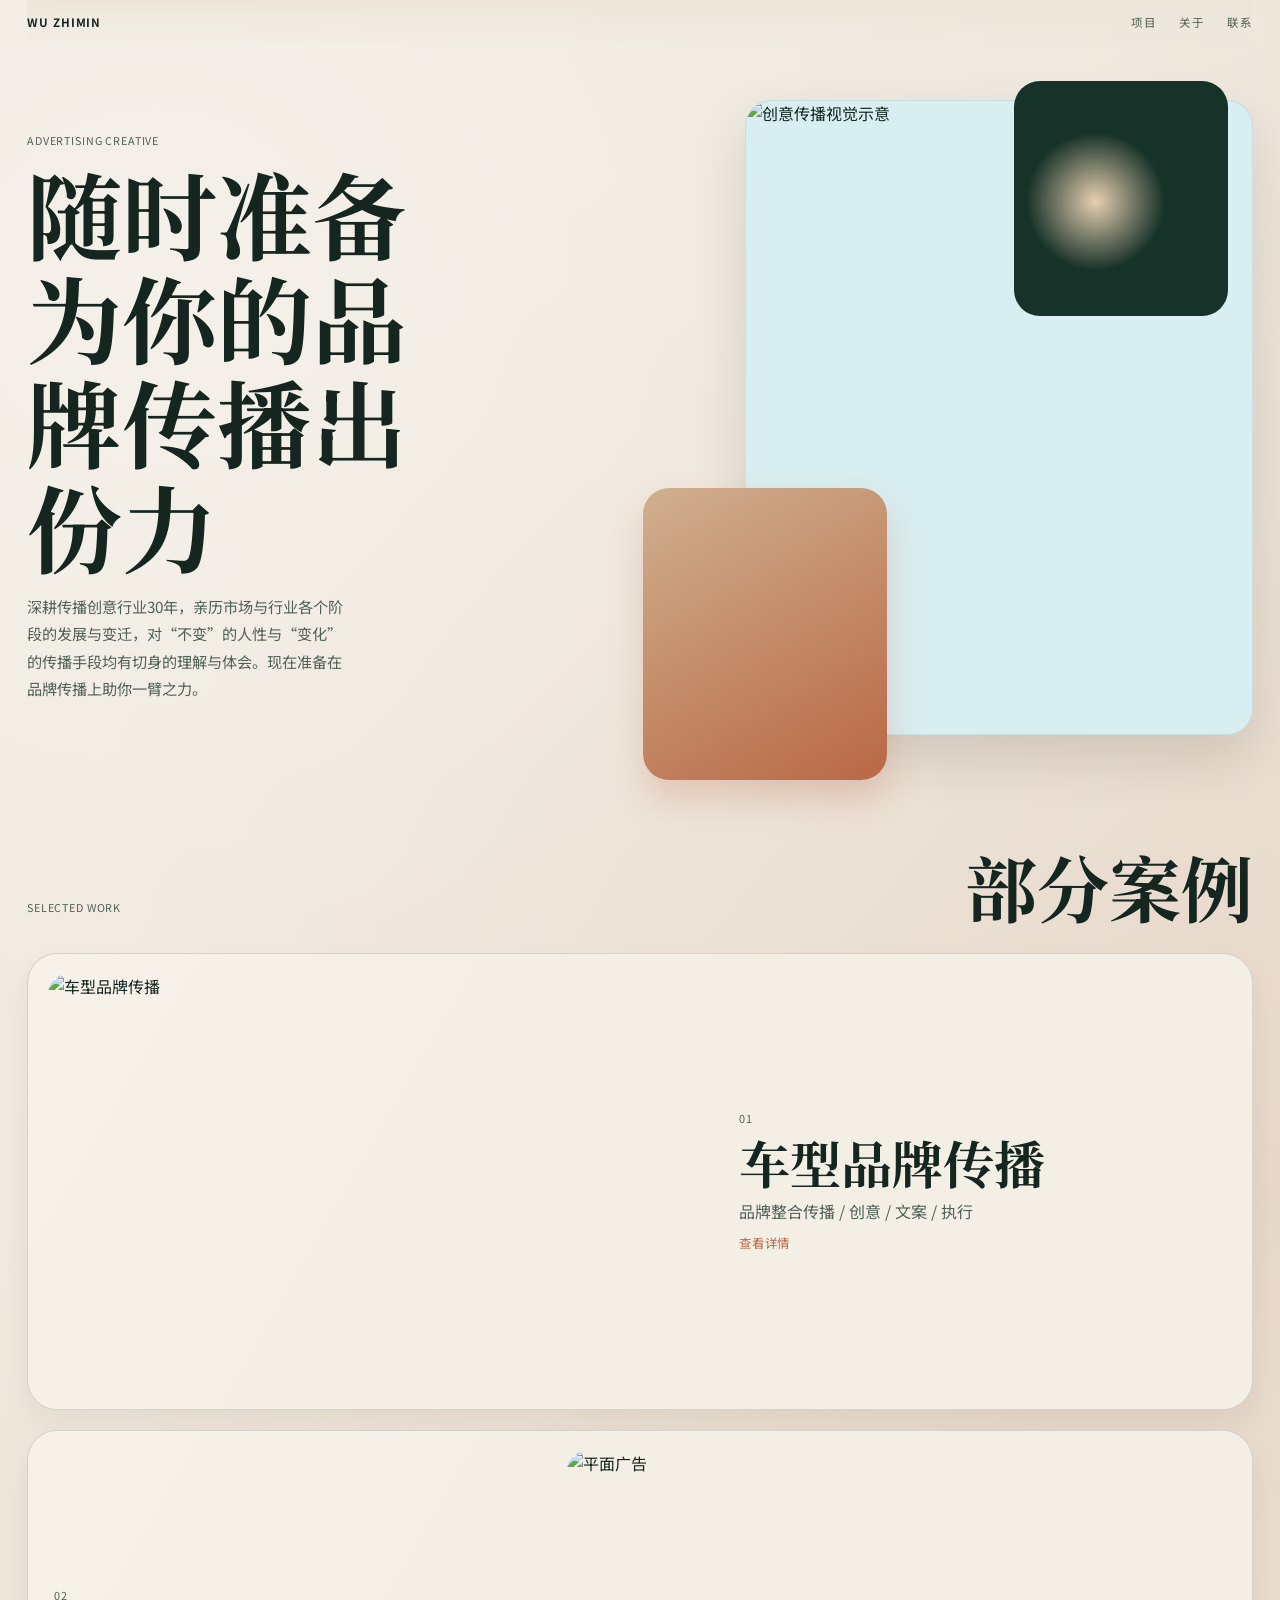
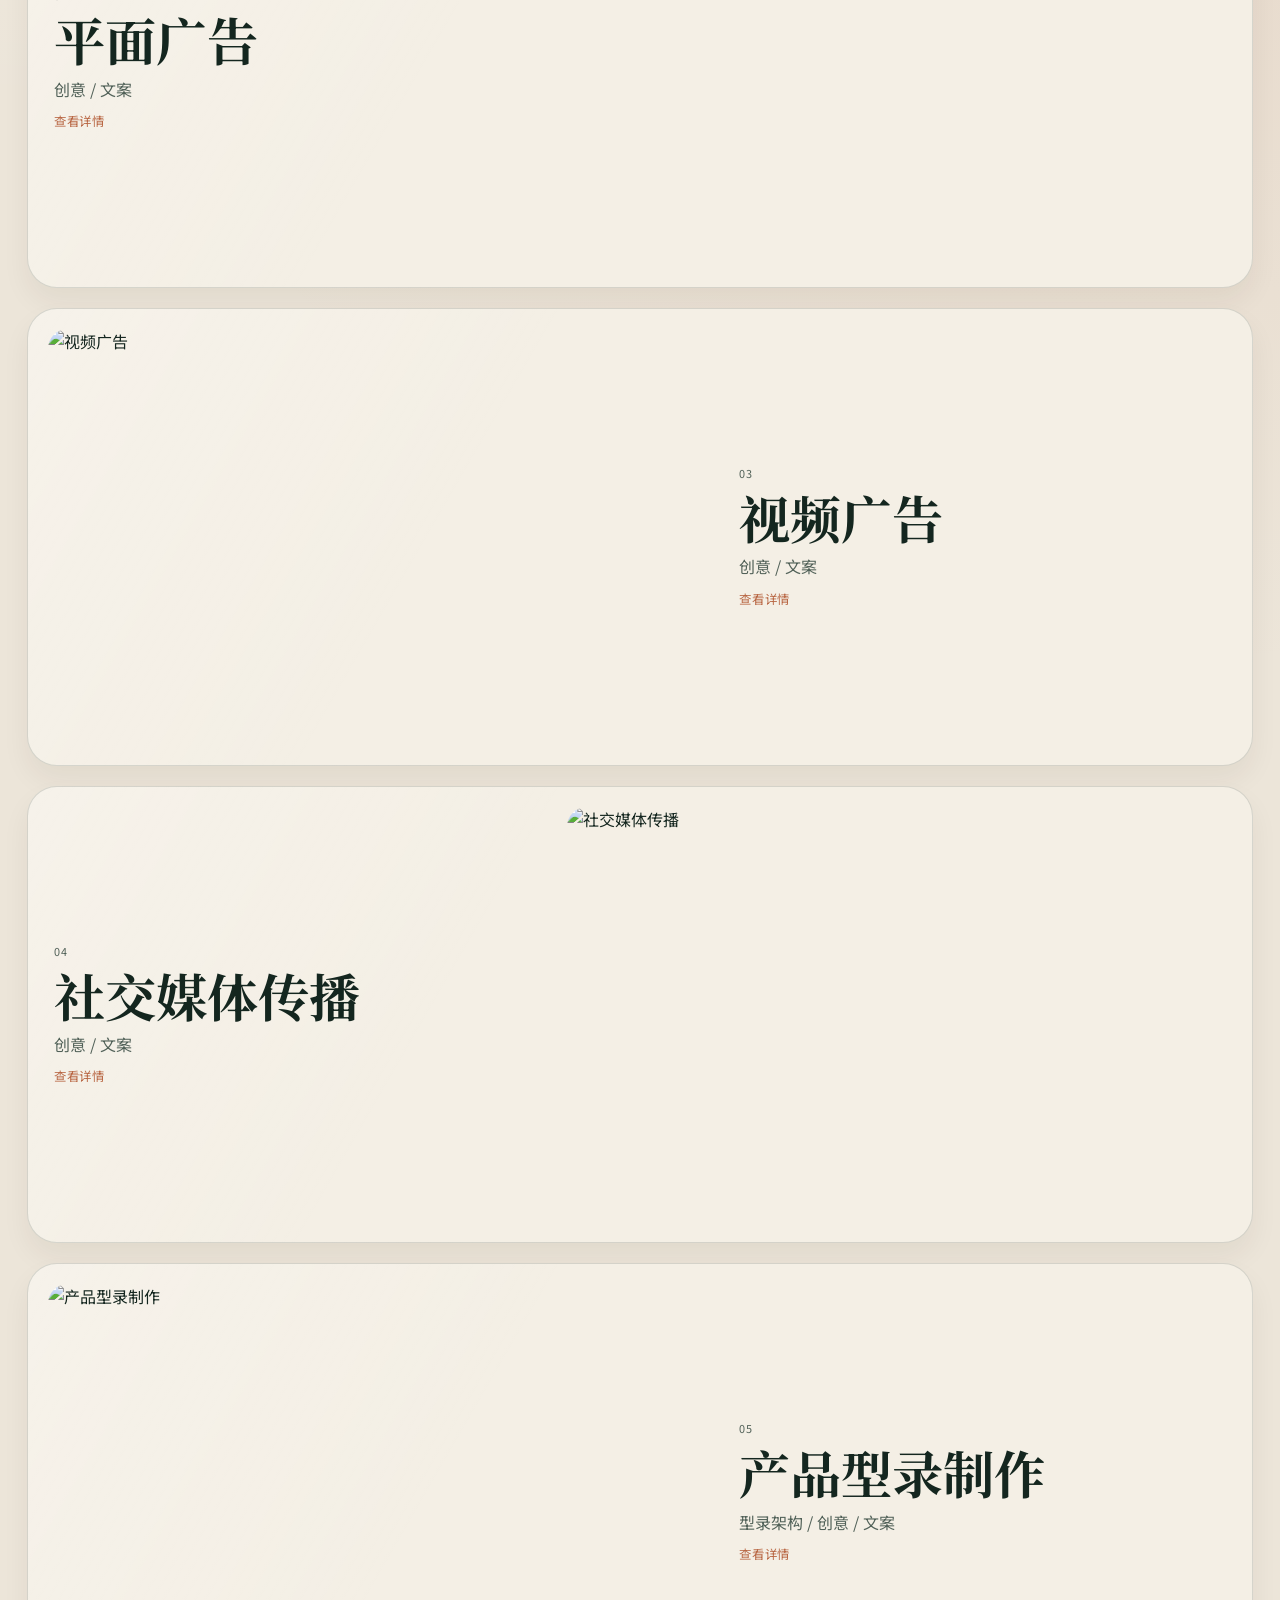
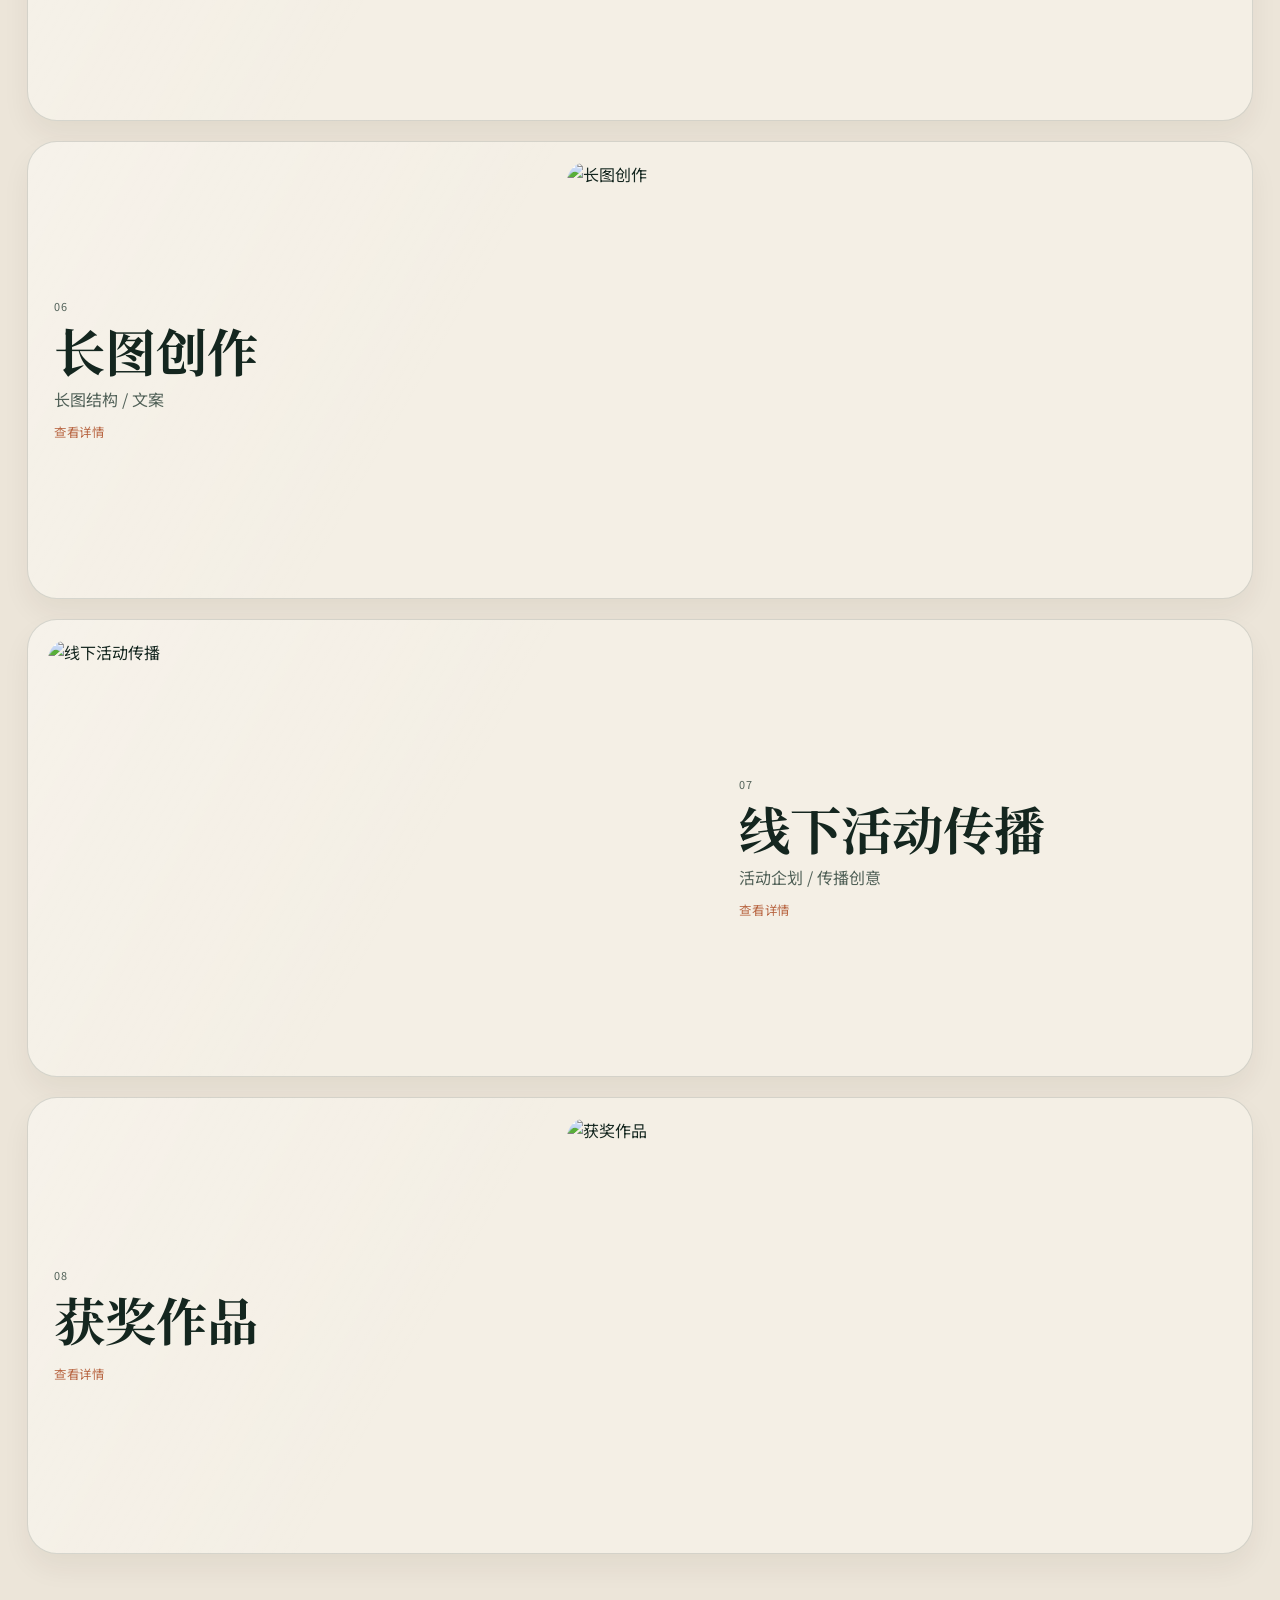
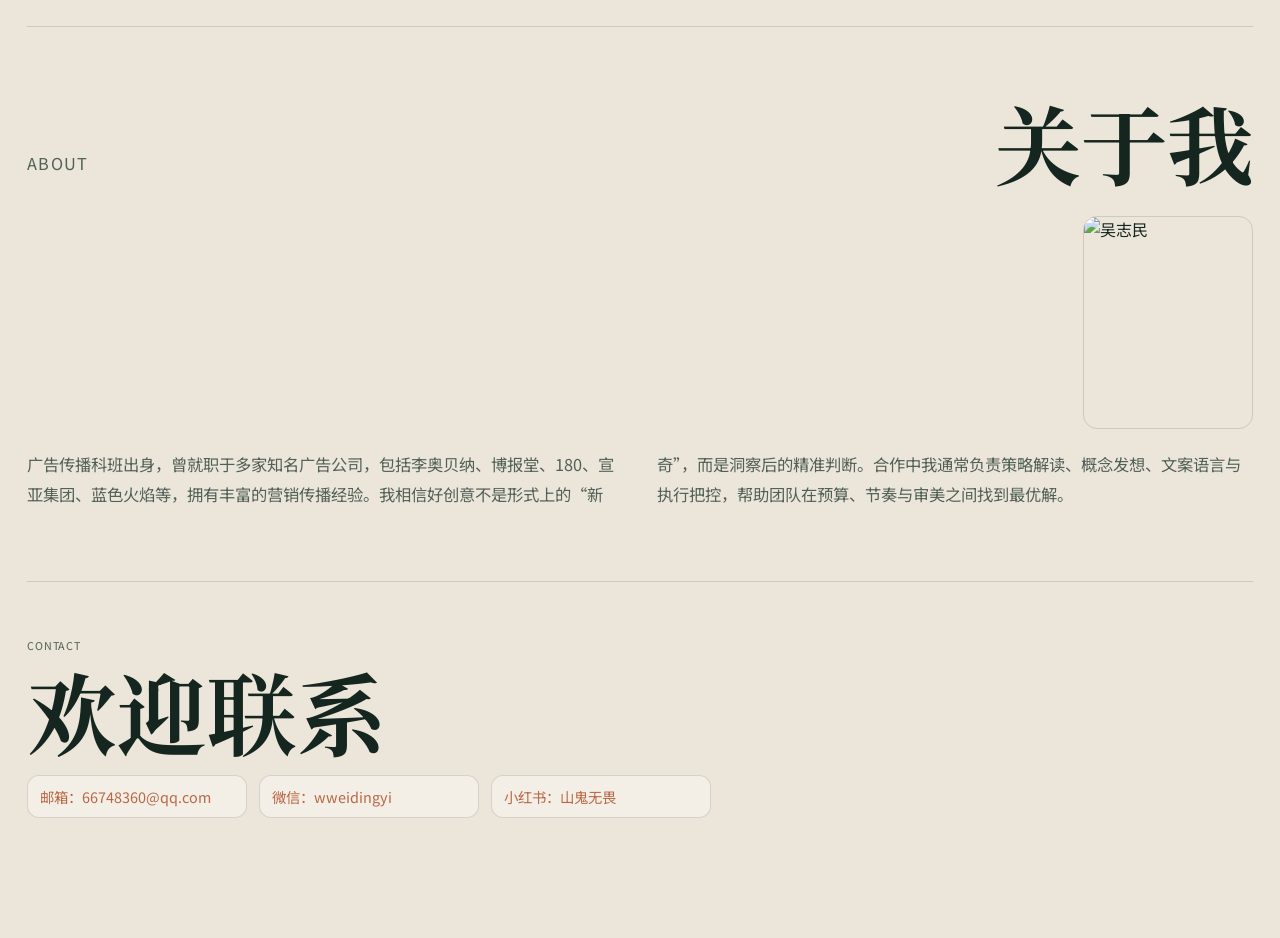
==== index.html @ 84aa199e "Add files via upload" ====
<!DOCTYPE html>
<html lang="zh-CN">
  <head>
    <meta charset="UTF-8" />
    <meta name="viewport" content="width=device-width, initial-scale=1.0" />
    <title>吴志民 | 广告创意人</title>
    <meta
      name="description"
      content="吴志民，广告创意人。深耕传播创意行业30年，品牌整合传播与创意文案。"
    />
    <link rel="preconnect" href="https://fonts.googleapis.com" />
    <link rel="preconnect" href="https://fonts.gstatic.com" crossorigin />
    <link
      href="https://fonts.googleapis.com/css2?family=Noto+Sans+SC:wght@400;500;700&family=Noto+Serif+SC:wght@500;700&display=swap"
      rel="stylesheet"
    />
    <link rel="stylesheet" href="styles.css" />
  </head>
  <body>
    <header class="site-header" id="top">
      <a href="#top" class="brand">WU ZHIMIN</a>
      <nav class="site-nav" aria-label="页面导航">
        <a href="#projects">项目</a>
        <a href="#about">关于</a>
        <a href="#contact">联系</a>
      </nav>
    </header>

    <main>
      <section class="hero">
        <div class="hero-copy">
          <p class="eyebrow">Advertising Creative</p>
          <h1>随时准备为你的品牌传播出份力</h1>
          <p class="hero-intro">
            深耕传播创意行业30年，亲历市场与行业各个阶段的发展与变迁，对“不变”的人性与“变化”的传播手段均有切身的理解与体会。现在准备在品牌传播上助你一臂之力。
          </p>
        </div>
        <figure class="hero-media">
          <div class="hero-photo-wrap">
            <img
              src="assets/images/hero-creative.webp"
              alt="创意传播视觉示意"
              loading="eager"
            />
            <span class="hero-shape hero-shape-dark"></span>
            <span class="hero-shape hero-shape-glow"></span>
            <span class="hero-shape hero-shape-warm"></span>
          </div>
        </figure>
      </section>

      <section class="projects" id="projects">
        <div class="section-head">
          <p class="eyebrow">Selected Work</p>
          <h2>部分案例</h2>
        </div>

        <ol class="project-list">
          <li>
            <article class="project-card">
              <figure class="project-media">
                <img src="assets/images/project-01-cover.webp" alt="车型品牌传播" loading="lazy" />
              </figure>
              <div class="project-content">
                <p class="project-kicker">01</p>
                <h3>车型品牌传播</h3>
                <p class="project-meta">品牌整合传播 / 创意 / 文案 / 执行</p>
                <a class="project-link" href="pages/project-01.html">查看详情</a>
              </div>
            </article>
          </li>
          <li>
            <article class="project-card">
              <figure class="project-media">
                <img src="assets/images/project-02-cover.webp" alt="平面广告" loading="lazy" />
              </figure>
              <div class="project-content">
                <p class="project-kicker">02</p>
                <h3>平面广告</h3>
                <p class="project-meta">创意 / 文案</p>
                <a class="project-link" href="pages/project-02.html">查看详情</a>
              </div>
            </article>
          </li>
          <li>
            <article class="project-card">
              <figure class="project-media">
                <img src="assets/images/project-03-cover.webp" alt="视频广告" loading="lazy" />
              </figure>
              <div class="project-content">
                <p class="project-kicker">03</p>
                <h3>视频广告</h3>
                <p class="project-meta">创意 / 文案</p>
                <a class="project-link" href="pages/project-03.html">查看详情</a>
              </div>
            </article>
          </li>
          <li>
            <article class="project-card">
              <figure class="project-media">
                <img src="assets/images/project-04-cover.webp" alt="社交媒体传播" loading="lazy" />
              </figure>
              <div class="project-content">
                <p class="project-kicker">04</p>
                <h3>社交媒体传播</h3>
                <p class="project-meta">创意 / 文案</p>
                <a class="project-link" href="pages/project-04.html">查看详情</a>
              </div>
            </article>
          </li>
          <li>
            <article class="project-card">
              <figure class="project-media">
                <img src="assets/images/project-05-cover.webp" alt="产品型录制作" loading="lazy" />
              </figure>
              <div class="project-content">
                <p class="project-kicker">05</p>
                <h3>产品型录制作</h3>
                <p class="project-meta">型录架构 / 创意 / 文案</p>
                <a class="project-link" href="pages/project-05.html">查看详情</a>
              </div>
            </article>
          </li>
          <li>
            <article class="project-card">
              <figure class="project-media">
                <img src="assets/images/project-06-cover.webp" alt="长图创作" loading="lazy" />
              </figure>
              <div class="project-content">
                <p class="project-kicker">06</p>
                <h3>长图创作</h3>
                <p class="project-meta">长图结构 / 文案</p>
                <a class="project-link" href="pages/project-06.html">查看详情</a>
              </div>
            </article>
          </li>
          <li>
            <article class="project-card">
              <figure class="project-media">
                <img src="assets/images/project-07-cover.webp" alt="线下活动传播" loading="lazy" />
              </figure>
              <div class="project-content">
                <p class="project-kicker">07</p>
                <h3>线下活动传播</h3>
                <p class="project-meta">活动企划 / 传播创意</p>
                <a class="project-link" href="pages/project-07.html">查看详情</a>
              </div>
            </article>
          </li>
          <li>
            <article class="project-card">
              <figure class="project-media">
                <img src="assets/images/project-08-cover.webp" alt="获奖作品" loading="lazy" />
              </figure>
              <div class="project-content">
                <p class="project-kicker">08</p>
                <h3>获奖作品</h3>
                <a class="project-link" href="pages/project-08.html">查看详情</a>
              </div>
            </article>
          </li>
        </ol>
      </section>

      <section class="about" id="about">
        <div class="section-head">
          <p class="eyebrow">About</p>
          <h2>关于我</h2>
        </div>
        <figure class="about-photo">
          <img src="assets/images/about.webp" alt="吴志民" loading="lazy" />
        </figure>
        <p>
          广告传播科班出身，曾就职于多家知名广告公司，包括李奥贝纳、博报堂、180、宣亚集团、蓝色火焰等，拥有丰富的营销传播经验。我相信好创意不是形式上的“新奇”，而是洞察后的精准判断。合作中我通常负责策略解读、概念发想、文案语言与执行把控，帮助团队在预算、节奏与审美之间找到最优解。
        </p>
      </section>

      <section class="contact" id="contact">
        <p class="eyebrow">Contact</p>
        <h2>欢迎联系</h2>
        <div class="contact-links">
          <a href="mailto:66748360@qq.com">邮箱：66748360@qq.com</a>
          <a href="#">微信：wweidingyi</a>
          <a href="#">小红书：山鬼无畏</a>
        </div>
      </section>
    </main>
  </body>
</html>
---- styles.css ----
:root {
  --bg: #ece5d9;
  --panel: #f4efe5;
  --text: #14261f;
  --muted: #516158;
  --line: rgba(20, 38, 31, 0.14);
  --accent: #b96845;
  --radius: 22px;
  --container: min(100% - 24px, 1240px);
}

* {
  box-sizing: border-box;
}

html {
  scroll-behavior: smooth;
}

body {
  margin: 0;
  font-family: "Noto Sans SC", "PingFang SC", "Hiragino Sans GB", sans-serif;
  color: var(--text);
  background:
    radial-gradient(circle at 12% 5%, rgba(255, 255, 255, 0.45), transparent 26%),
    radial-gradient(circle at 88% 20%, rgba(185, 104, 69, 0.12), transparent 24%),
    var(--bg);
}

h1,
h2,
h3 {
  margin: 0;
  font-family: "Noto Serif SC", "Songti SC", serif;
  font-weight: 700;
  line-height: 1.1;
}

p {
  margin: 0;
}

a {
  color: inherit;
  text-decoration: none;
}

.site-header,
main {
  width: var(--container);
  margin: 0 auto;
}

.site-header {
  position: sticky;
  top: 0;
  z-index: 20;
  display: flex;
  justify-content: space-between;
  align-items: center;
  padding: 14px 0;
  backdrop-filter: blur(10px);
  background: linear-gradient(to bottom, rgba(236, 229, 217, 0.95), rgba(236, 229, 217, 0));
}

.brand,
.site-nav a,
.eyebrow,
.project-kicker {
  letter-spacing: 0.08em;
  text-transform: uppercase;
}

.brand {
  font-size: 0.72rem;
  font-weight: 700;
}

.site-nav {
  display: flex;
  gap: 12px;
}

.site-nav a {
  font-size: 0.72rem;
  color: var(--muted);
}

main {
  padding-bottom: 64px;
}

.hero,
.projects,
.about,
.contact {
  padding: 34px 0;
}

.eyebrow {
  margin-bottom: 12px;
  font-size: 0.67rem;
  color: var(--muted);
}

.hero-copy h1 {
  font-size: clamp(2.1rem, 11vw, 3rem);
  max-width: 10.5ch;
}

.hero-intro {
  margin-top: 16px;
  color: var(--muted);
  font-size: 0.95rem;
  line-height: 1.8;
}

.hero-media {
  margin: 24px 0 0;
}

.hero-photo-wrap {
  position: relative;
  border-radius: 26px;
}

.hero-media img {
  width: 100%;
  display: block;
  aspect-ratio: 3 / 4;
  object-fit: cover;
  object-position: center;
  border-radius: 26px;
  border: 1px solid rgba(20, 38, 31, 0.08);
  background: #d9eef0;
  box-shadow: 0 24px 52px rgba(49, 35, 21, 0.14);
}

.hero-shape {
  position: absolute;
  display: block;
  border-radius: 26px;
}

.hero-shape-dark {
  width: 34%;
  height: 36%;
  right: 5%;
  top: -3%;
  background: #173229;
}

.hero-shape-glow {
  width: 22%;
  height: 22%;
  right: 17%;
  top: 4.5%;
  border-radius: 999px;
  background: radial-gradient(circle, rgba(242, 216, 184, 0.95), rgba(242, 216, 184, 0) 66%);
}

.hero-shape-warm {
  width: 46%;
  height: 46%;
  left: -14%;
  bottom: -8%;
  background: linear-gradient(150deg, #cfb090, #b96845);
  box-shadow: 0 20px 34px rgba(185, 104, 69, 0.24);
}

.section-head {
  display: flex;
  flex-direction: column;
  gap: 8px;
  margin-bottom: 18px;
}

.section-head h2,
.contact h2 {
  font-size: clamp(2rem, 10vw, 2.8rem);
}

.project-list {
  list-style: none;
  margin: 0;
  padding: 0;
  display: grid;
  gap: 14px;
}

.project-card {
  border: 1px solid var(--line);
  border-radius: var(--radius);
  padding: 10px;
  background: linear-gradient(120deg, rgba(255, 255, 255, 0.2), transparent 36%), var(--panel);
  box-shadow: 0 14px 28px rgba(49, 35, 21, 0.06);
}

.project-media {
  margin: 0;
}

.project-media img {
  width: 100%;
  display: block;
  aspect-ratio: 16 / 10;
  object-fit: cover;
  border-radius: 14px;
}

.project-content {
  padding: 12px 4px 8px;
}

.project-kicker {
  color: var(--muted);
  font-size: 0.68rem;
  margin-bottom: 8px;
}

.project-content h3 {
  font-size: 1.5rem;
  margin-bottom: 8px;
}

.project-meta {
  color: var(--muted);
  font-size: 0.84rem;
  line-height: 1.65;
}

.project-link {
  display: inline-block;
  margin-top: 10px;
  font-size: 0.78rem;
  color: var(--accent);
  letter-spacing: 0.06em;
  text-transform: uppercase;
}

.about,
.contact {
  border-top: 1px solid var(--line);
  margin-top: 16px;
  padding-top: 28px;
}

.about p {
  color: var(--muted);
  font-size: 0.95rem;
  line-height: 1.85;
  max-width: 70ch;
}

.about-photo {
  margin: 4px 0 14px;
  width: min(44vw, 180px);
}

.about-photo img {
  width: 100%;
  display: block;
  border-radius: 14px;
  border: 1px solid var(--line);
  object-fit: cover;
  aspect-ratio: 4 / 5;
}

.contact h2 {
  max-width: 14ch;
  margin-bottom: 18px;
}

.contact-links {
  display: grid;
  gap: 10px;
}

.contact-links a {
  border: 1px solid var(--line);
  border-radius: 12px;
  padding: 10px 12px;
  font-size: 0.9rem;
  color: var(--accent);
  background: rgba(255, 255, 255, 0.38);
}

@media (min-width: 768px) {
  :root {
    --container: min(100% - 54px, 1240px);
  }

  .site-nav {
    gap: 22px;
  }

  .hero,
  .projects,
  .about,
  .contact {
    padding: 56px 0;
  }

  .hero {
    display: grid;
    grid-template-columns: minmax(0, 1.2fr) minmax(340px, 0.9fr);
    gap: 40px;
    align-items: center;
  }

  .hero-copy h1 {
    font-size: clamp(3.4rem, 7.4vw, 6.3rem);
    max-width: 7.8ch;
  }

  .hero-intro {
    max-width: 40ch;
  }

  .hero-media {
    margin-top: 0;
  }

  .hero-media img {
    aspect-ratio: 4 / 5;
  }

  .hero-shape-dark {
    width: 42%;
    height: 37%;
    right: 5%;
    top: -3%;
  }

  .hero-shape-glow {
    width: 28%;
    height: 24%;
    right: 17%;
    top: 4%;
  }

  .hero-shape-warm {
    width: 48%;
    height: 46%;
    left: -20%;
    bottom: -7%;
  }

  .section-head {
    flex-direction: row;
    justify-content: space-between;
    align-items: end;
    margin-bottom: 26px;
  }

  .section-head h2 {
    font-size: clamp(2.8rem, 6vw, 4.5rem);
  }

  .project-list {
    gap: 20px;
  }

  .project-card {
    display: grid;
    grid-template-columns: 1.2fr 0.9fr;
    align-items: center;
    gap: 20px;
    padding: 20px;
    border-radius: 30px;
  }

  .project-list li:nth-child(even) .project-card {
    grid-template-columns: 0.9fr 1.2fr;
  }

  .project-list li:nth-child(even) .project-media {
    order: 2;
  }

  .project-list li:nth-child(even) .project-content {
    order: 1;
  }

  .project-media img {
    height: 100%;
    min-height: 240px;
    border-radius: 20px;
  }

  .project-content {
    padding: 6px;
  }

  .project-content h3 {
    font-size: clamp(2rem, 4vw, 3.2rem);
  }

  .project-meta {
    font-size: 1rem;
  }

  .about {
    padding-top: 68px;
  }

  .about .section-head h2 {
    font-size: clamp(3rem, 7vw, 5.4rem);
  }

  .about p {
    column-count: 2;
    column-gap: 34px;
    max-width: none;
    font-size: 1.02rem;
  }

  .about-photo {
    width: 170px;
    margin: 2px 0 20px auto;
  }

  .contact h2 {
    max-width: 11ch;
    font-size: clamp(3.2rem, 7vw, 6.2rem);
    line-height: 1.02;
  }

  .contact-links {
    display: flex;
    gap: 12px;
    flex-wrap: wrap;
  }

  .contact-links a {
    width: auto;
    min-width: 220px;
  }
}
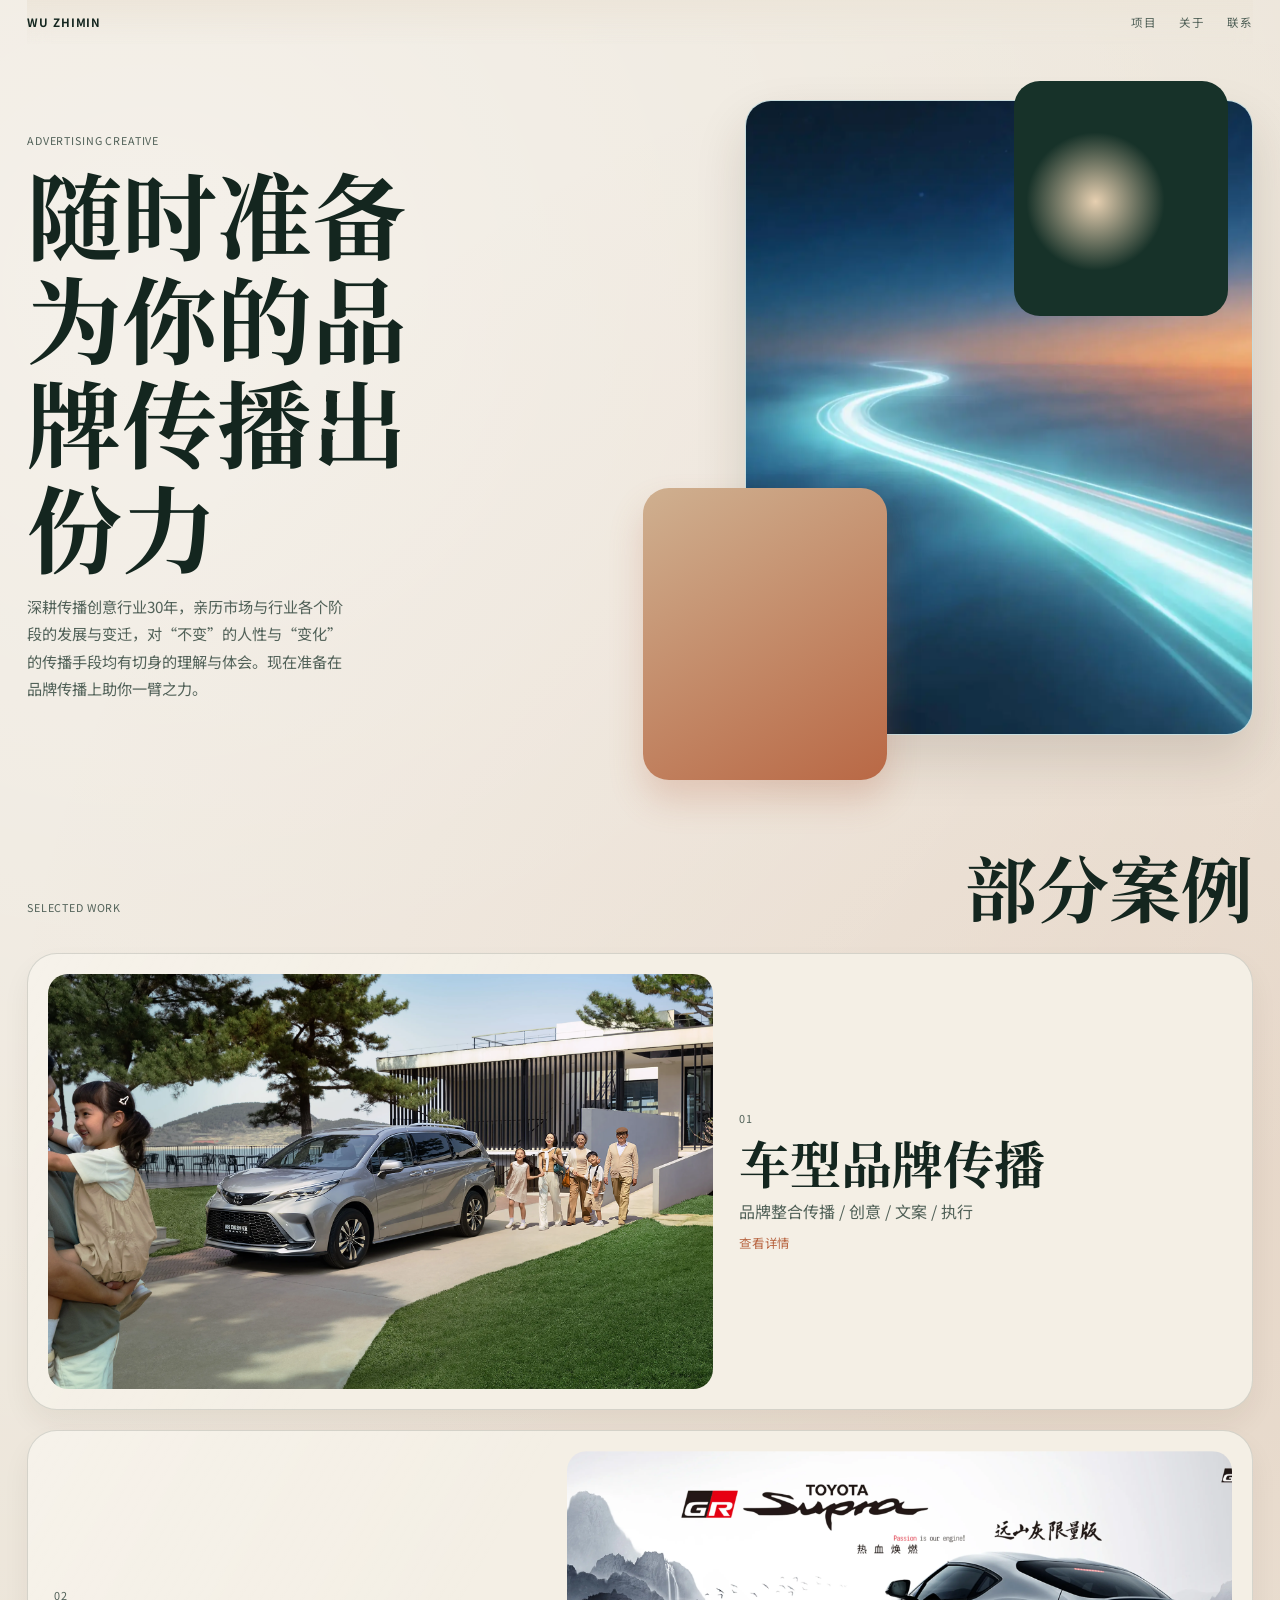
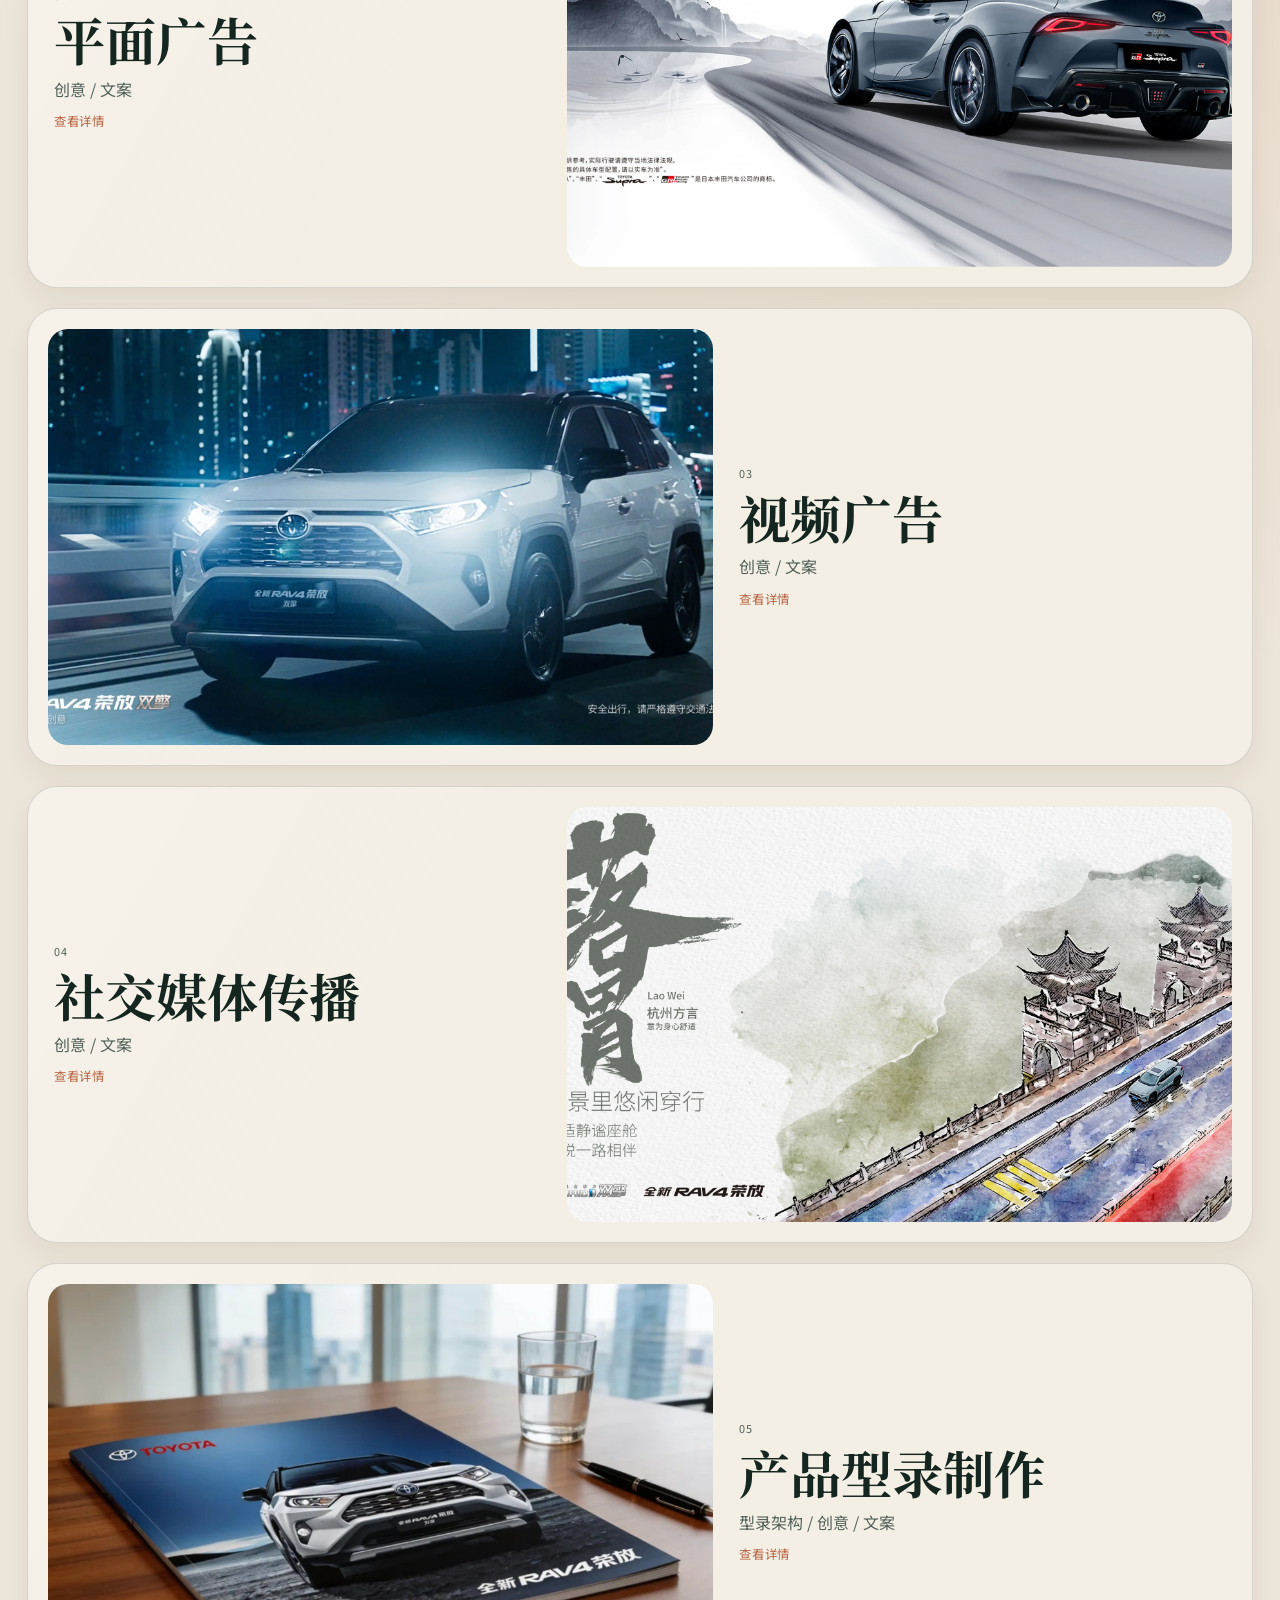
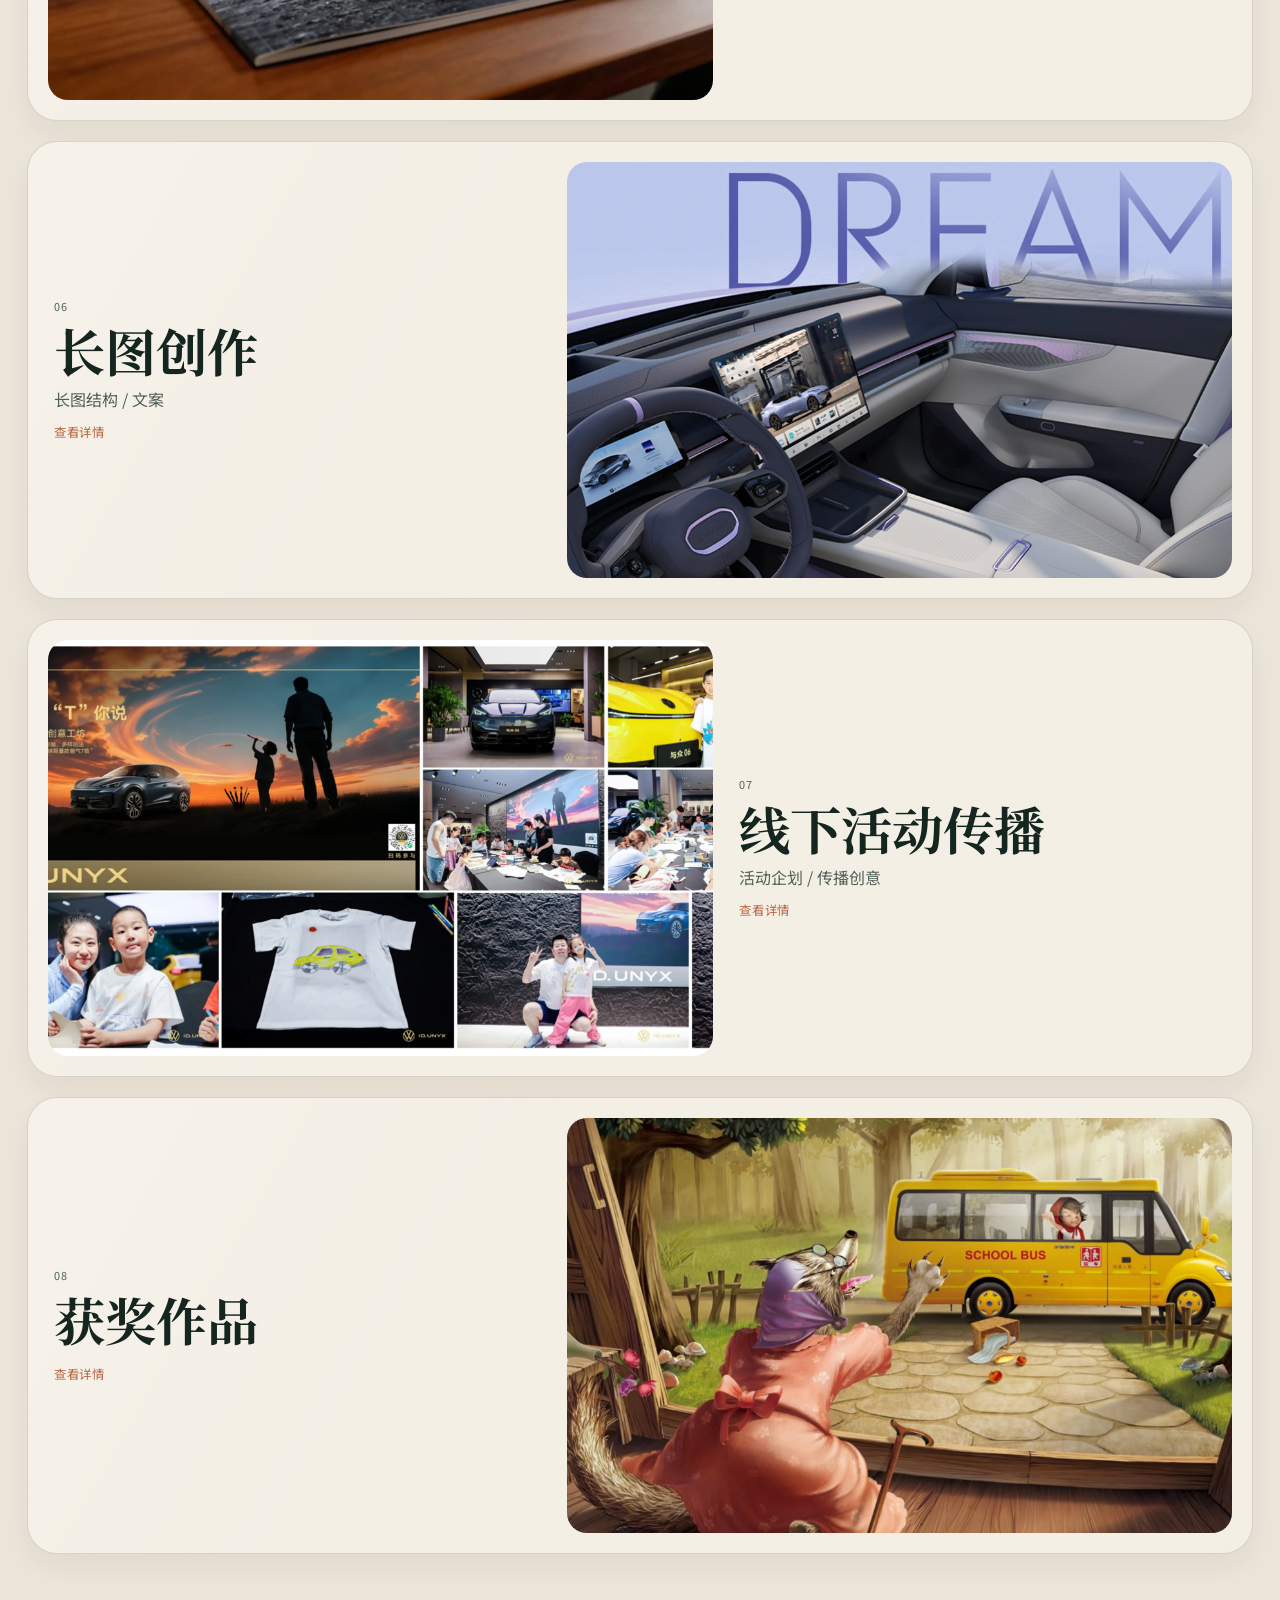
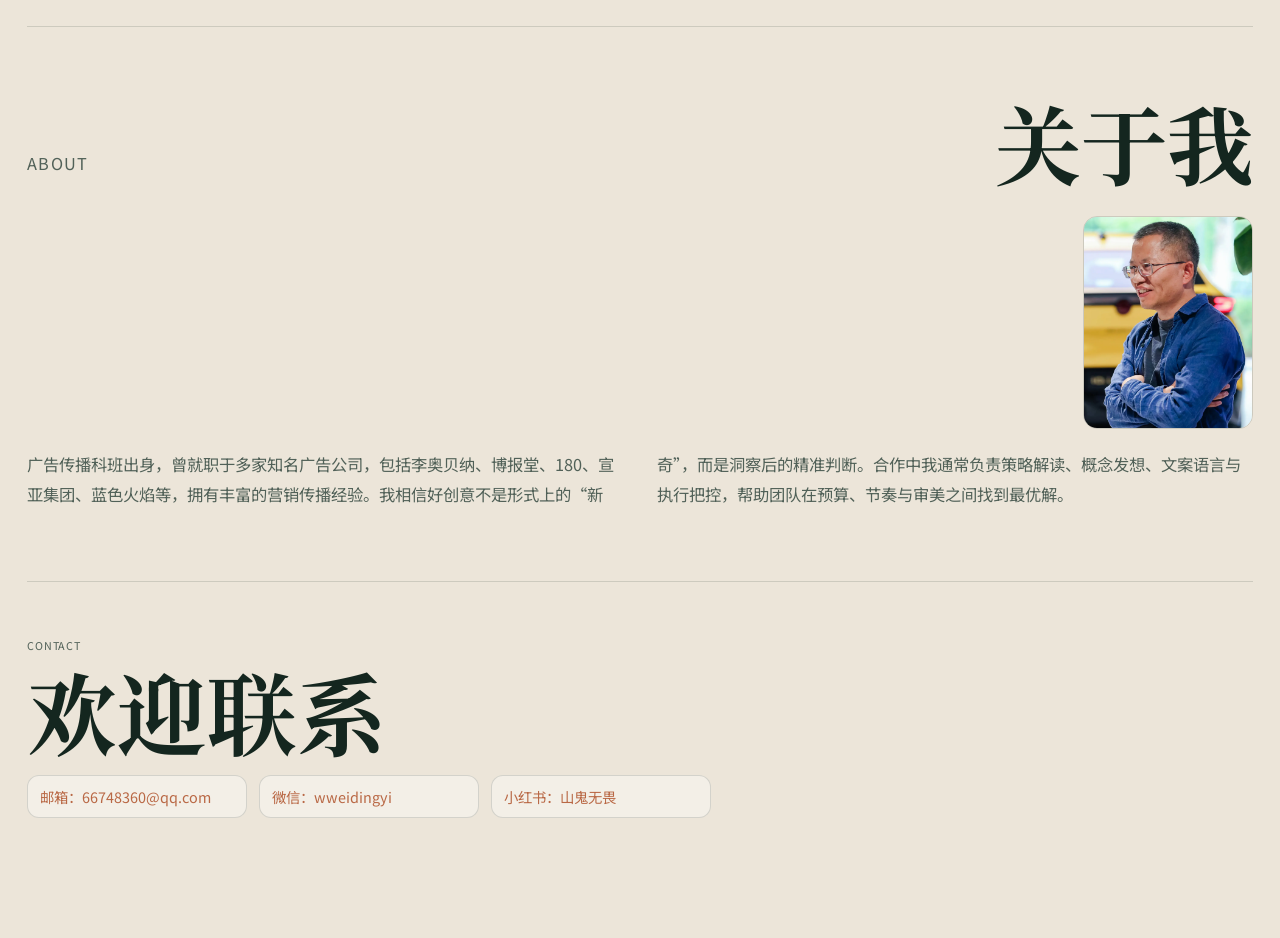
==== commit b8c50c1a: "Add files via upload" ====
--- a/index.html
+++ b/index.html
@@ -38,7 +38,7 @@
         <figure class="hero-media">
           <div class="hero-photo-wrap">
             <img
-              src="assets/images/hero-creative.webp"
+              src="images/hero-creative.webp"
               alt="创意传播视觉示意"
               loading="eager"
             />
@@ -59,7 +59,7 @@
           <li>
             <article class="project-card">
               <figure class="project-media">
-                <img src="assets/images/project-01-cover.webp" alt="车型品牌传播" loading="lazy" />
+                <img src="images/project-01-cover.webp" alt="车型品牌传播" loading="lazy" />
               </figure>
               <div class="project-content">
                 <p class="project-kicker">01</p>
@@ -72,7 +72,7 @@
           <li>
             <article class="project-card">
               <figure class="project-media">
-                <img src="assets/images/project-02-cover.webp" alt="平面广告" loading="lazy" />
+                <img src="images/project-02-cover.webp" alt="平面广告" loading="lazy" />
               </figure>
               <div class="project-content">
                 <p class="project-kicker">02</p>
@@ -85,7 +85,7 @@
           <li>
             <article class="project-card">
               <figure class="project-media">
-                <img src="assets/images/project-03-cover.webp" alt="视频广告" loading="lazy" />
+                <img src="images/project-03-cover.webp" alt="视频广告" loading="lazy" />
               </figure>
               <div class="project-content">
                 <p class="project-kicker">03</p>
@@ -98,7 +98,7 @@
           <li>
             <article class="project-card">
               <figure class="project-media">
-                <img src="assets/images/project-04-cover.webp" alt="社交媒体传播" loading="lazy" />
+                <img src="images/project-04-cover.webp" alt="社交媒体传播" loading="lazy" />
               </figure>
               <div class="project-content">
                 <p class="project-kicker">04</p>
@@ -111,7 +111,7 @@
           <li>
             <article class="project-card">
               <figure class="project-media">
-                <img src="assets/images/project-05-cover.webp" alt="产品型录制作" loading="lazy" />
+                <img src="images/project-05-cover.webp" alt="产品型录制作" loading="lazy" />
               </figure>
               <div class="project-content">
                 <p class="project-kicker">05</p>
@@ -124,7 +124,7 @@
           <li>
             <article class="project-card">
               <figure class="project-media">
-                <img src="assets/images/project-06-cover.webp" alt="长图创作" loading="lazy" />
+                <img src="images/project-06-cover.webp" alt="长图创作" loading="lazy" />
               </figure>
               <div class="project-content">
                 <p class="project-kicker">06</p>
@@ -137,7 +137,7 @@
           <li>
             <article class="project-card">
               <figure class="project-media">
-                <img src="assets/images/project-07-cover.webp" alt="线下活动传播" loading="lazy" />
+                <img src="images/project-07-cover.webp" alt="线下活动传播" loading="lazy" />
               </figure>
               <div class="project-content">
                 <p class="project-kicker">07</p>
@@ -150,7 +150,7 @@
           <li>
             <article class="project-card">
               <figure class="project-media">
-                <img src="assets/images/project-08-cover.webp" alt="获奖作品" loading="lazy" />
+                <img src="images/project-08-cover.webp" alt="获奖作品" loading="lazy" />
               </figure>
               <div class="project-content">
                 <p class="project-kicker">08</p>
@@ -168,7 +168,7 @@
           <h2>关于我</h2>
         </div>
         <figure class="about-photo">
-          <img src="assets/images/about.webp" alt="吴志民" loading="lazy" />
+          <img src="images/about.webp" alt="吴志民" loading="lazy" />
         </figure>
         <p>
           广告传播科班出身，曾就职于多家知名广告公司，包括李奥贝纳、博报堂、180、宣亚集团、蓝色火焰等，拥有丰富的营销传播经验。我相信好创意不是形式上的“新奇”，而是洞察后的精准判断。合作中我通常负责策略解读、概念发想、文案语言与执行把控，帮助团队在预算、节奏与审美之间找到最优解。
